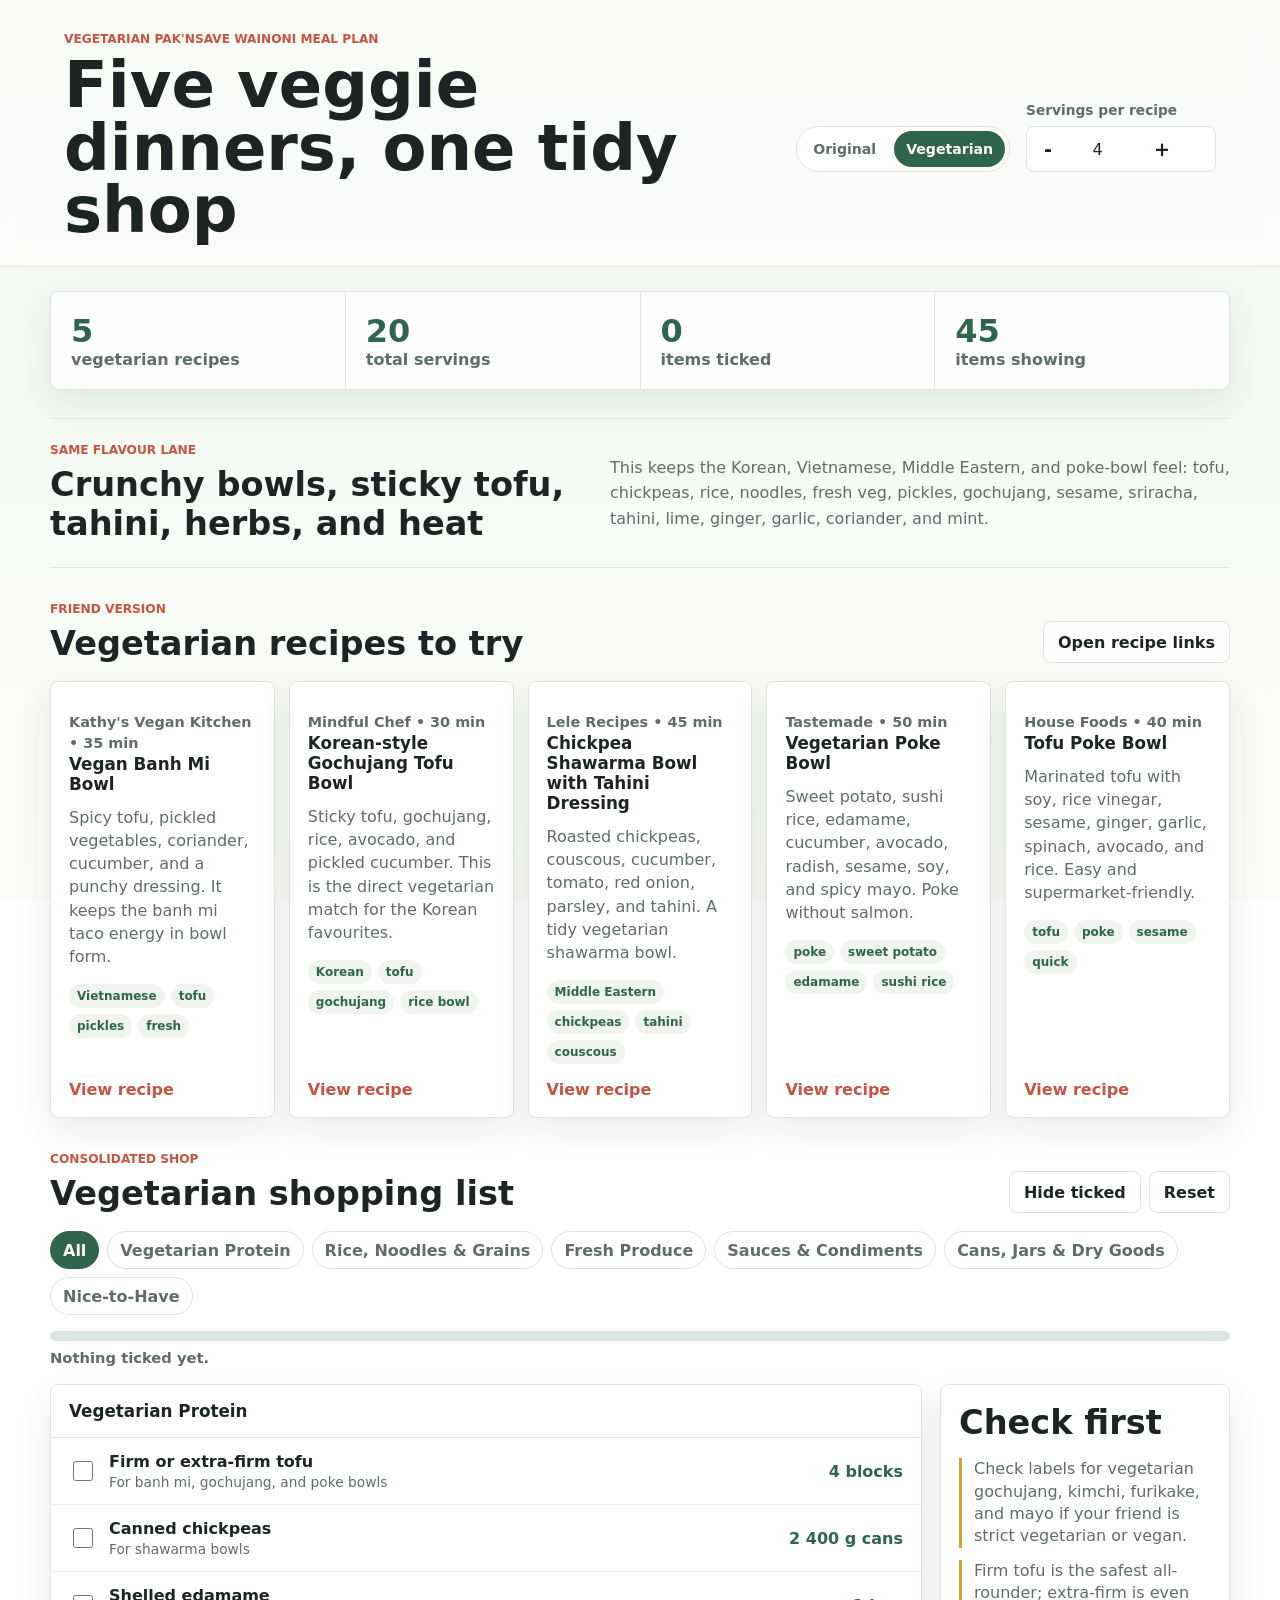
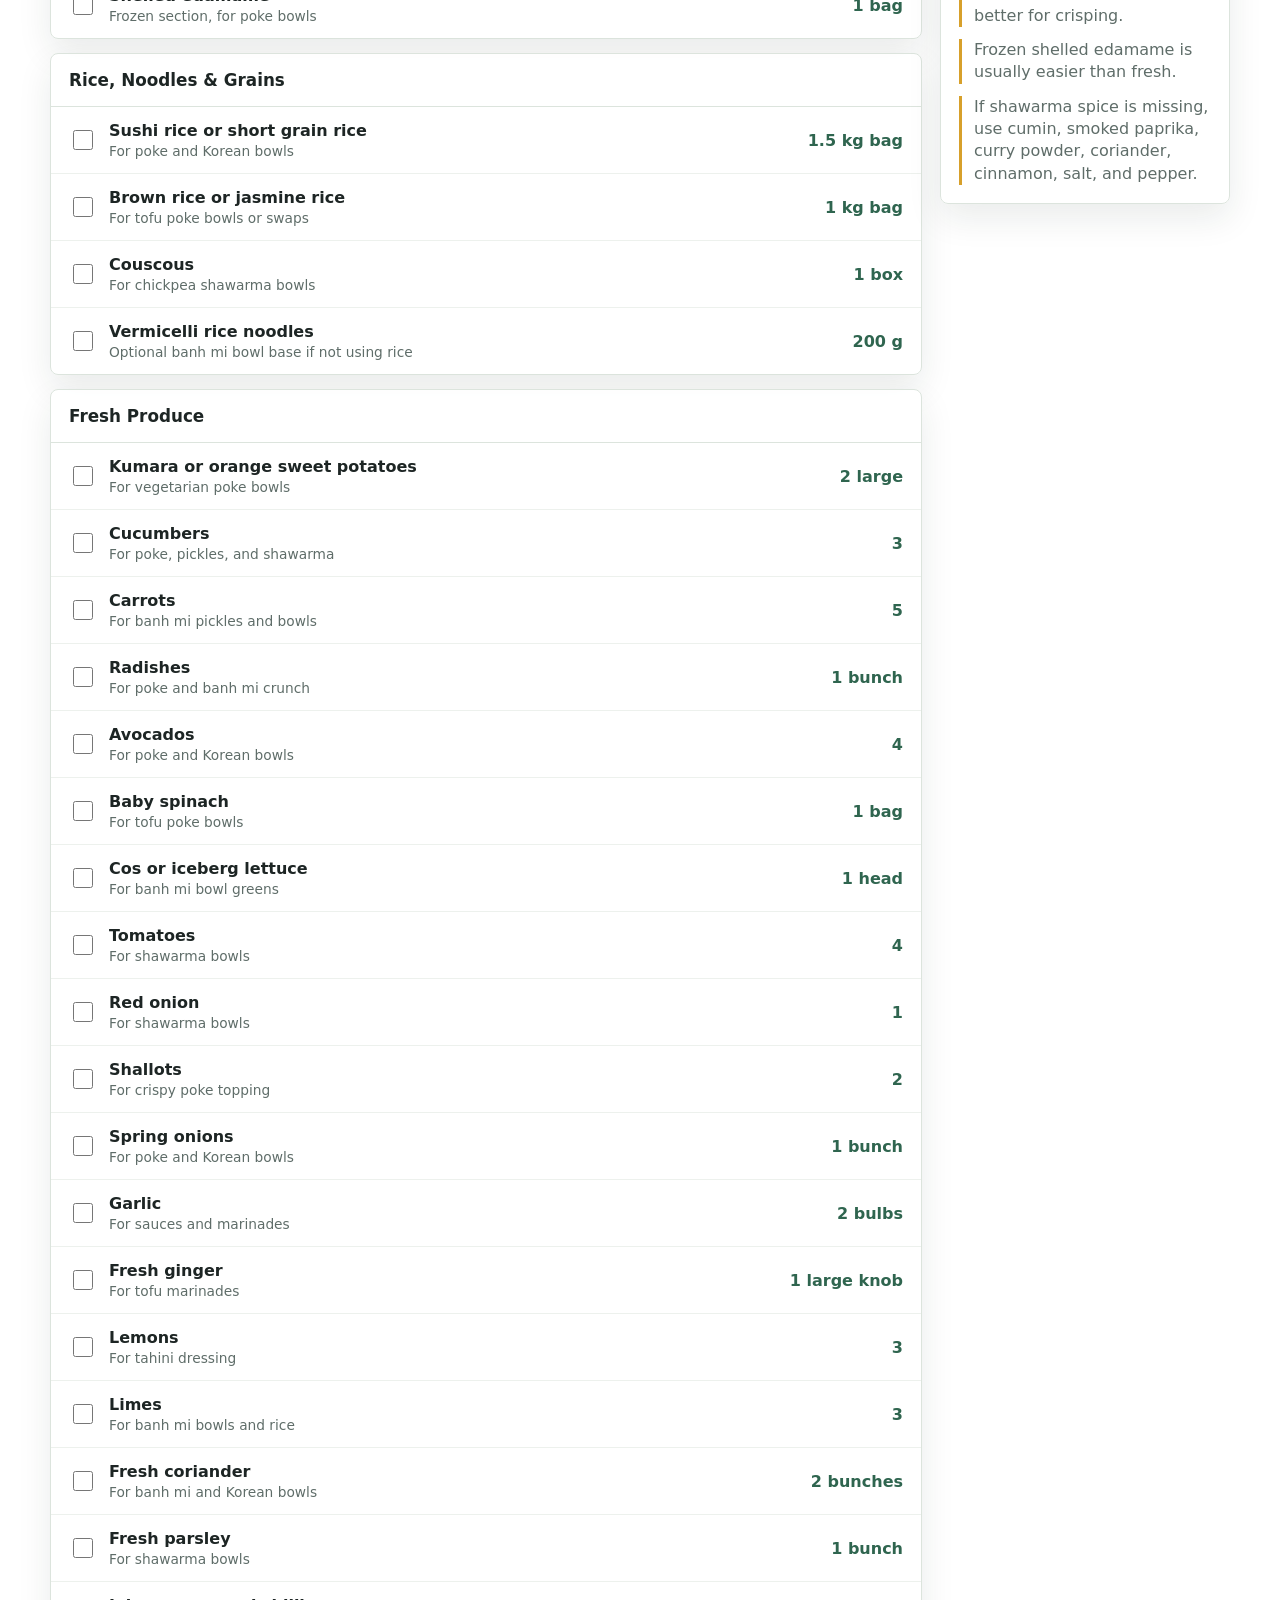
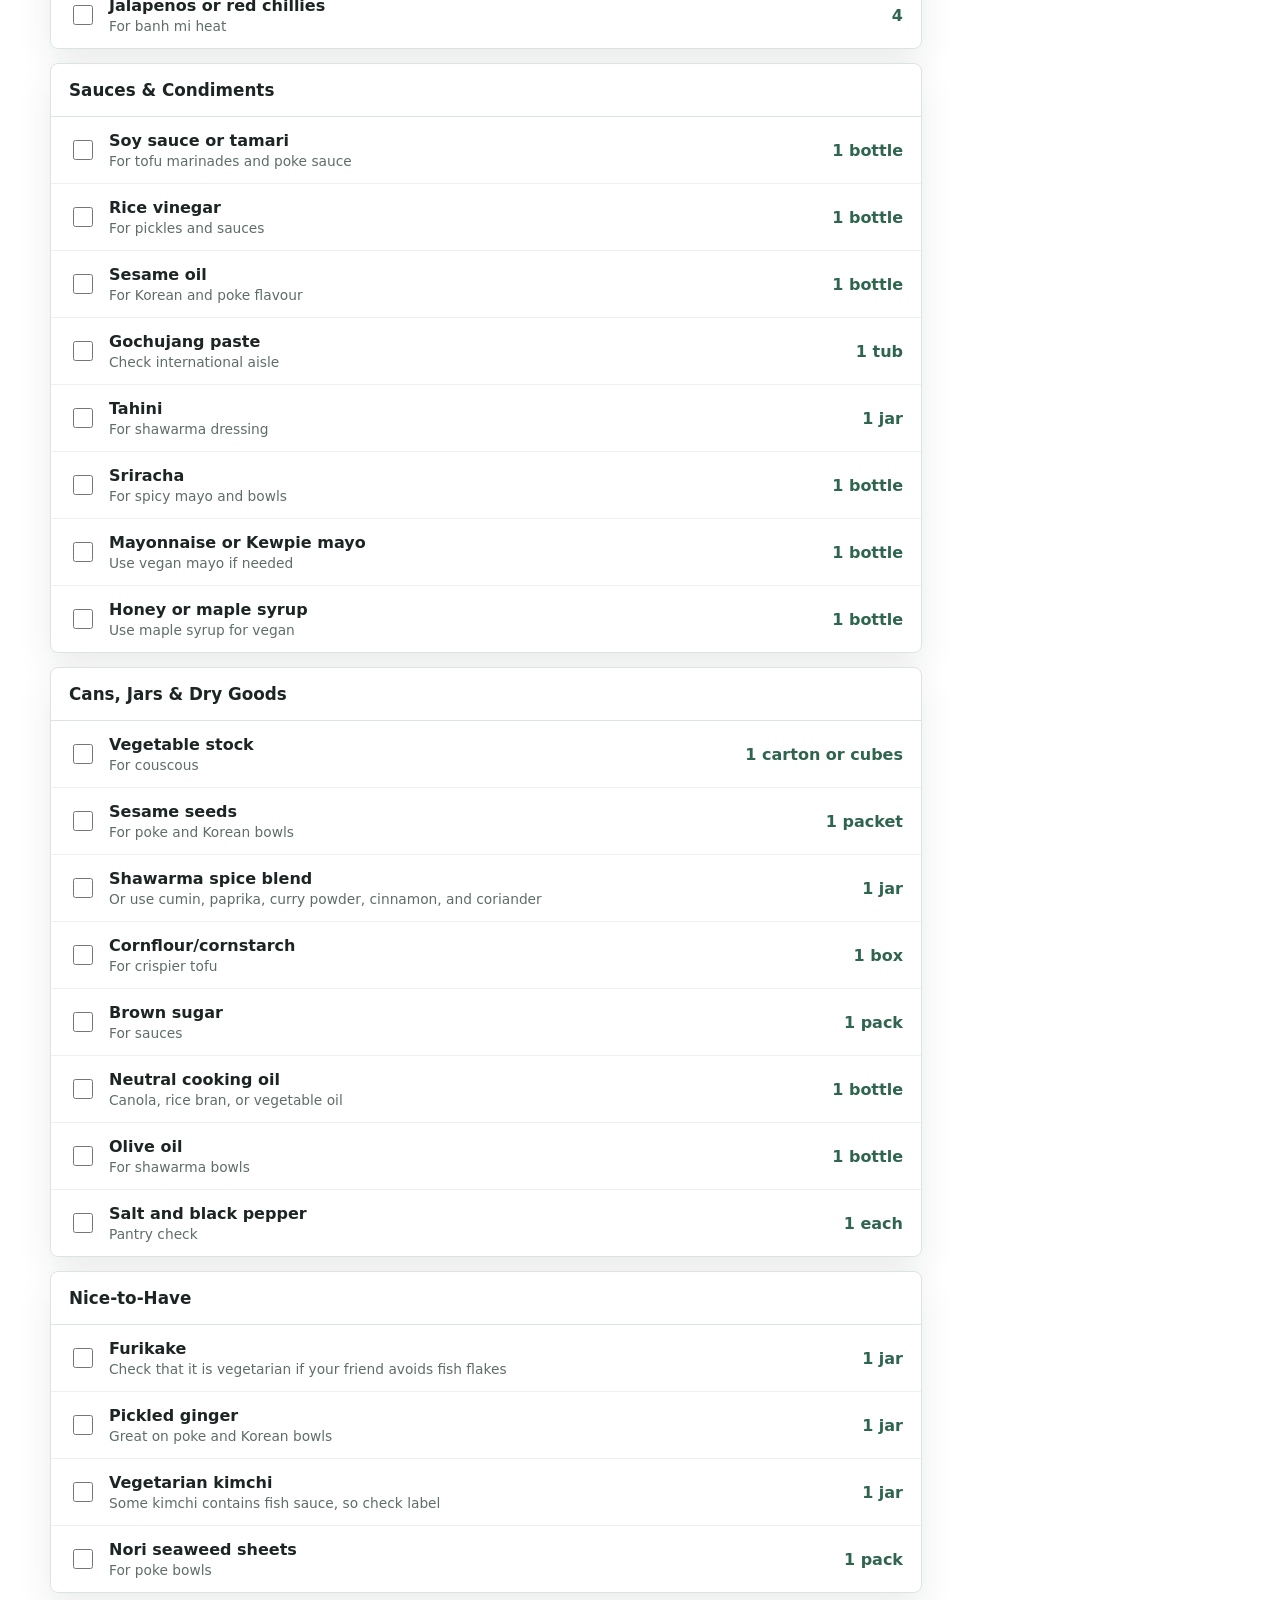
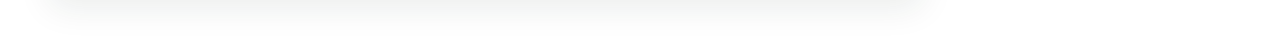
==== vegetarian.html @ c39e5d46 "Add vegetarian meal plan page" ====
<!doctype html>
<html lang="en">
  <head>
    <meta charset="utf-8">
    <meta name="viewport" content="width=device-width, initial-scale=1">
    <title>Vegetarian Recipe Shop Plan</title>
    <link rel="stylesheet" href="styles.css">
  </head>
  <body class="vegetarian-page">
    <header class="topbar">
      <div>
        <p class="eyebrow">Vegetarian PAK'nSAVE Wainoni meal plan</p>
        <h1>Five veggie dinners, one tidy shop</h1>
      </div>
      <div class="header-tools">
        <nav class="page-switch" aria-label="Meal plan pages">
          <a class="page-pill" href="index.html">Original</a>
          <a class="page-pill active" href="vegetarian.html">Vegetarian</a>
        </nav>
        <div class="serving-control" aria-label="Serving control">
          <label for="servings">Servings per recipe</label>
          <div class="stepper">
            <button type="button" id="decreaseServings" aria-label="Decrease servings">-</button>
            <input id="servings" type="number" min="2" max="8" value="4">
            <button type="button" id="increaseServings" aria-label="Increase servings">+</button>
          </div>
        </div>
      </div>
    </header>

    <main>
      <section class="summary-band" aria-label="Plan summary">
        <div>
          <span class="summary-number">5</span>
          <span class="summary-label">vegetarian recipes</span>
        </div>
        <div>
          <span class="summary-number" id="mealCount">20</span>
          <span class="summary-label">total servings</span>
        </div>
        <div>
          <span class="summary-number" id="checkedCount">0</span>
          <span class="summary-label">items ticked</span>
        </div>
        <div>
          <span class="summary-number" id="visibleCount">0</span>
          <span class="summary-label">items showing</span>
        </div>
      </section>

      <section class="taste-profile" aria-labelledby="tasteProfileTitle">
        <div>
          <p class="eyebrow">Same flavour lane</p>
          <h2 id="tasteProfileTitle">Crunchy bowls, sticky tofu, tahini, herbs, and heat</h2>
        </div>
        <p>
          This keeps the Korean, Vietnamese, Middle Eastern, and poke-bowl feel:
          tofu, chickpeas, rice, noodles, fresh veg, pickles, gochujang, sesame,
          sriracha, tahini, lime, ginger, garlic, coriander, and mint.
        </p>
      </section>

      <section aria-labelledby="recipesTitle">
        <div class="section-heading">
          <div>
            <p class="eyebrow">Friend version</p>
            <h2 id="recipesTitle">Vegetarian recipes to try</h2>
          </div>
          <button type="button" class="ghost-button" id="openAllRecipes">Open recipe links</button>
        </div>
        <div class="recipe-grid" id="recipeGrid"></div>
      </section>

      <section aria-labelledby="shoppingTitle">
        <div class="section-heading">
          <div>
            <p class="eyebrow">Consolidated shop</p>
            <h2 id="shoppingTitle">Vegetarian shopping list</h2>
          </div>
          <div class="actions">
            <button type="button" class="ghost-button" id="hideChecked">Hide ticked</button>
            <button type="button" class="ghost-button" id="resetList">Reset</button>
          </div>
        </div>

        <div class="filters" id="filters" aria-label="Shopping sections"></div>
        <div class="progress-wrap" aria-label="Shopping progress">
          <div class="progress-bar">
            <span id="progressFill"></span>
          </div>
          <p id="progressText">Nothing ticked yet.</p>
        </div>

        <div class="shopping-layout">
          <div class="shopping-list" id="shoppingList"></div>
          <aside class="notes-panel" aria-labelledby="notesTitle">
            <h2 id="notesTitle">Check first</h2>
            <ul id="watchList"></ul>
          </aside>
        </div>
      </section>
    </main>

    <script src="vegetarian.js"></script>
  </body>
</html>
---- styles.css ----
:root {
  color-scheme: light;
  --ink: #1d2524;
  --muted: #5f6d69;
  --line: #dce4dd;
  --paper: #fbfcf8;
  --panel: #ffffff;
  --soft: #eff5ee;
  --mint: #4f8d72;
  --mint-dark: #2f654f;
  --tomato: #c55442;
  --gold: #d7a02b;
  --shadow: 0 14px 35px rgba(25, 43, 35, 0.09);
}

* {
  box-sizing: border-box;
}

body {
  margin: 0;
  min-height: 100vh;
  color: var(--ink);
  background:
    linear-gradient(180deg, rgba(239, 245, 238, 0.9), rgba(251, 252, 248, 0.96)),
    url("https://images.unsplash.com/photo-1546069901-ba9599a7e63c?auto=format&fit=crop&w=1800&q=80");
  background-attachment: fixed;
  background-size: cover;
  font-family: Inter, ui-sans-serif, system-ui, -apple-system, BlinkMacSystemFont, "Segoe UI", sans-serif;
}

body.vegetarian-page {
  background:
    linear-gradient(180deg, rgba(239, 247, 241, 0.92), rgba(251, 252, 248, 0.96)),
    url("https://images.unsplash.com/photo-1512621776951-a57141f2eefd?auto=format&fit=crop&w=1800&q=80");
  background-attachment: fixed;
  background-size: cover;
}

button,
input {
  font: inherit;
}

button {
  cursor: pointer;
}

.header-tools {
  display: flex;
  align-items: end;
  gap: 16px;
}

.page-switch {
  display: flex;
  gap: 6px;
  padding: 4px;
  border: 1px solid var(--line);
  border-radius: 999px;
  background: rgba(255, 255, 255, 0.82);
}

.page-pill {
  display: inline-flex;
  min-height: 36px;
  align-items: center;
  justify-content: center;
  padding: 0 12px;
  border-radius: 999px;
  color: var(--muted);
  font-size: 0.88rem;
  font-weight: 850;
  text-decoration: none;
}

.page-pill.active,
.page-pill:hover {
  background: var(--mint-dark);
  color: white;
}

.topbar {
  display: flex;
  align-items: center;
  justify-content: space-between;
  gap: 24px;
  padding: 32px clamp(18px, 5vw, 64px) 24px;
  background: rgba(251, 252, 248, 0.86);
  backdrop-filter: blur(12px);
  border-bottom: 1px solid rgba(220, 228, 221, 0.9);
}

h1,
h2,
h3,
p {
  margin: 0;
}

h1 {
  max-width: 680px;
  font-size: clamp(2rem, 5vw, 4.8rem);
  line-height: 0.98;
  letter-spacing: 0;
}

h2 {
  font-size: clamp(1.35rem, 3vw, 2.1rem);
  letter-spacing: 0;
}

h3 {
  font-size: 1.05rem;
}

main {
  width: min(1180px, calc(100% - 32px));
  margin: 0 auto;
  padding: 24px 0 56px;
}

.eyebrow {
  margin-bottom: 8px;
  color: var(--tomato);
  font-size: 0.76rem;
  font-weight: 800;
  letter-spacing: 0;
  text-transform: uppercase;
}

.serving-control {
  display: grid;
  gap: 8px;
  min-width: 190px;
}

.serving-control label {
  color: var(--muted);
  font-size: 0.86rem;
  font-weight: 700;
}

.stepper {
  display: grid;
  grid-template-columns: 42px 72px 42px;
  border: 1px solid var(--line);
  background: var(--panel);
  border-radius: 8px;
  overflow: hidden;
}

.stepper button,
.stepper input {
  height: 44px;
  border: 0;
  background: transparent;
  color: var(--ink);
  text-align: center;
}

.stepper button {
  font-size: 1.2rem;
  font-weight: 800;
}

.stepper button:hover {
  background: var(--soft);
}

.summary-band {
  display: grid;
  grid-template-columns: repeat(4, minmax(0, 1fr));
  gap: 1px;
  margin-bottom: 28px;
  overflow: hidden;
  border: 1px solid var(--line);
  border-radius: 8px;
  background: var(--line);
  box-shadow: var(--shadow);
}

.summary-band div {
  min-height: 96px;
  padding: 20px;
  background: rgba(255, 255, 255, 0.92);
}

.summary-number {
  display: block;
  color: var(--mint-dark);
  font-size: 2rem;
  font-weight: 900;
}

.summary-label {
  color: var(--muted);
  font-weight: 700;
}

.taste-profile,
.section-heading {
  display: flex;
  align-items: end;
  justify-content: space-between;
  gap: 28px;
}

.taste-profile {
  align-items: center;
  margin-bottom: 34px;
  padding: 24px 0;
  border-top: 1px solid var(--line);
  border-bottom: 1px solid var(--line);
}

.taste-profile p:last-child {
  max-width: 620px;
  color: var(--muted);
  line-height: 1.6;
}

.section-heading {
  margin: 34px 0 18px;
}

.ghost-button {
  min-height: 42px;
  padding: 0 14px;
  border: 1px solid var(--line);
  border-radius: 8px;
  background: rgba(255, 255, 255, 0.86);
  color: var(--ink);
  font-weight: 800;
}

.ghost-button:hover,
.ghost-button.active {
  border-color: var(--mint);
  background: var(--soft);
}

.recipe-grid {
  display: grid;
  grid-template-columns: repeat(5, minmax(180px, 1fr));
  gap: 14px;
}

.recipe-card {
  display: flex;
  min-height: 260px;
  flex-direction: column;
  justify-content: space-between;
  padding: 18px;
  border: 1px solid var(--line);
  border-radius: 8px;
  background: rgba(255, 255, 255, 0.94);
  box-shadow: var(--shadow);
}

.recipe-meta {
  color: var(--muted);
  font-size: 0.9rem;
  font-weight: 700;
}

.recipe-card p {
  margin-top: 12px;
  color: var(--muted);
  line-height: 1.45;
}

.tag-row {
  display: flex;
  flex-wrap: wrap;
  gap: 6px;
  margin: 16px 0;
}

.tag {
  padding: 5px 8px;
  border-radius: 999px;
  background: var(--soft);
  color: var(--mint-dark);
  font-size: 0.75rem;
  font-weight: 800;
}

.recipe-card a {
  color: var(--tomato);
  font-weight: 900;
  text-decoration: none;
}

.recipe-card a:hover {
  text-decoration: underline;
}

.actions,
.filters {
  display: flex;
  flex-wrap: wrap;
  gap: 8px;
  justify-content: flex-end;
}

.filters {
  justify-content: flex-start;
  margin-bottom: 16px;
}

.filter-button {
  min-height: 38px;
  padding: 0 12px;
  border: 1px solid var(--line);
  border-radius: 999px;
  background: rgba(255, 255, 255, 0.9);
  color: var(--muted);
  font-weight: 800;
}

.filter-button.active {
  border-color: var(--mint-dark);
  background: var(--mint-dark);
  color: white;
}

.progress-wrap {
  margin-bottom: 18px;
}

.progress-bar {
  height: 10px;
  overflow: hidden;
  border-radius: 999px;
  background: #dbe4dd;
}

.progress-bar span {
  display: block;
  width: 0%;
  height: 100%;
  border-radius: inherit;
  background: linear-gradient(90deg, var(--mint), var(--gold));
  transition: width 180ms ease;
}

#progressText {
  margin-top: 8px;
  color: var(--muted);
  font-size: 0.92rem;
  font-weight: 700;
}

.shopping-layout {
  display: grid;
  grid-template-columns: minmax(0, 1fr) 290px;
  gap: 18px;
  align-items: start;
}

.shopping-list {
  display: grid;
  gap: 14px;
}

.section-card,
.notes-panel {
  border: 1px solid var(--line);
  border-radius: 8px;
  background: rgba(255, 255, 255, 0.94);
  box-shadow: var(--shadow);
}

.section-card h3 {
  padding: 16px 18px;
  border-bottom: 1px solid var(--line);
}

.item-list {
  display: grid;
}

.shop-item {
  display: grid;
  grid-template-columns: 28px minmax(0, 1fr) auto;
  gap: 12px;
  align-items: center;
  padding: 14px 18px;
  border-bottom: 1px solid #edf1ed;
}

.shop-item:last-child {
  border-bottom: 0;
}

.shop-item input {
  width: 20px;
  height: 20px;
  accent-color: var(--mint-dark);
}

.item-name {
  display: block;
  font-weight: 850;
}

.item-note {
  display: block;
  margin-top: 3px;
  color: var(--muted);
  font-size: 0.86rem;
}

.item-quantity {
  color: var(--mint-dark);
  font-weight: 900;
  white-space: nowrap;
}

.shop-item.checked .item-name,
.shop-item.checked .item-quantity {
  color: #8a9691;
  text-decoration: line-through;
}

.notes-panel {
  position: sticky;
  top: 16px;
  padding: 18px;
}

.notes-panel ul {
  display: grid;
  gap: 12px;
  margin: 16px 0 0;
  padding: 0;
  list-style: none;
}

.notes-panel li {
  padding-left: 12px;
  border-left: 3px solid var(--gold);
  color: var(--muted);
  line-height: 1.4;
}

@media (max-width: 960px) {
  .recipe-grid {
    grid-template-columns: repeat(2, minmax(0, 1fr));
  }

  .shopping-layout {
    grid-template-columns: 1fr;
  }

  .notes-panel {
    position: static;
  }
}

@media (max-width: 720px) {
  .topbar,
  .header-tools,
  .taste-profile,
  .section-heading {
    align-items: stretch;
    flex-direction: column;
  }

  .page-switch {
    width: fit-content;
  }

  .summary-band {
    grid-template-columns: repeat(2, minmax(0, 1fr));
  }

  .recipe-grid {
    grid-template-columns: 1fr;
  }

  .actions {
    justify-content: flex-start;
  }

  .shop-item {
    grid-template-columns: 28px minmax(0, 1fr);
  }

  .item-quantity {
    grid-column: 2;
    white-space: normal;
  }
}
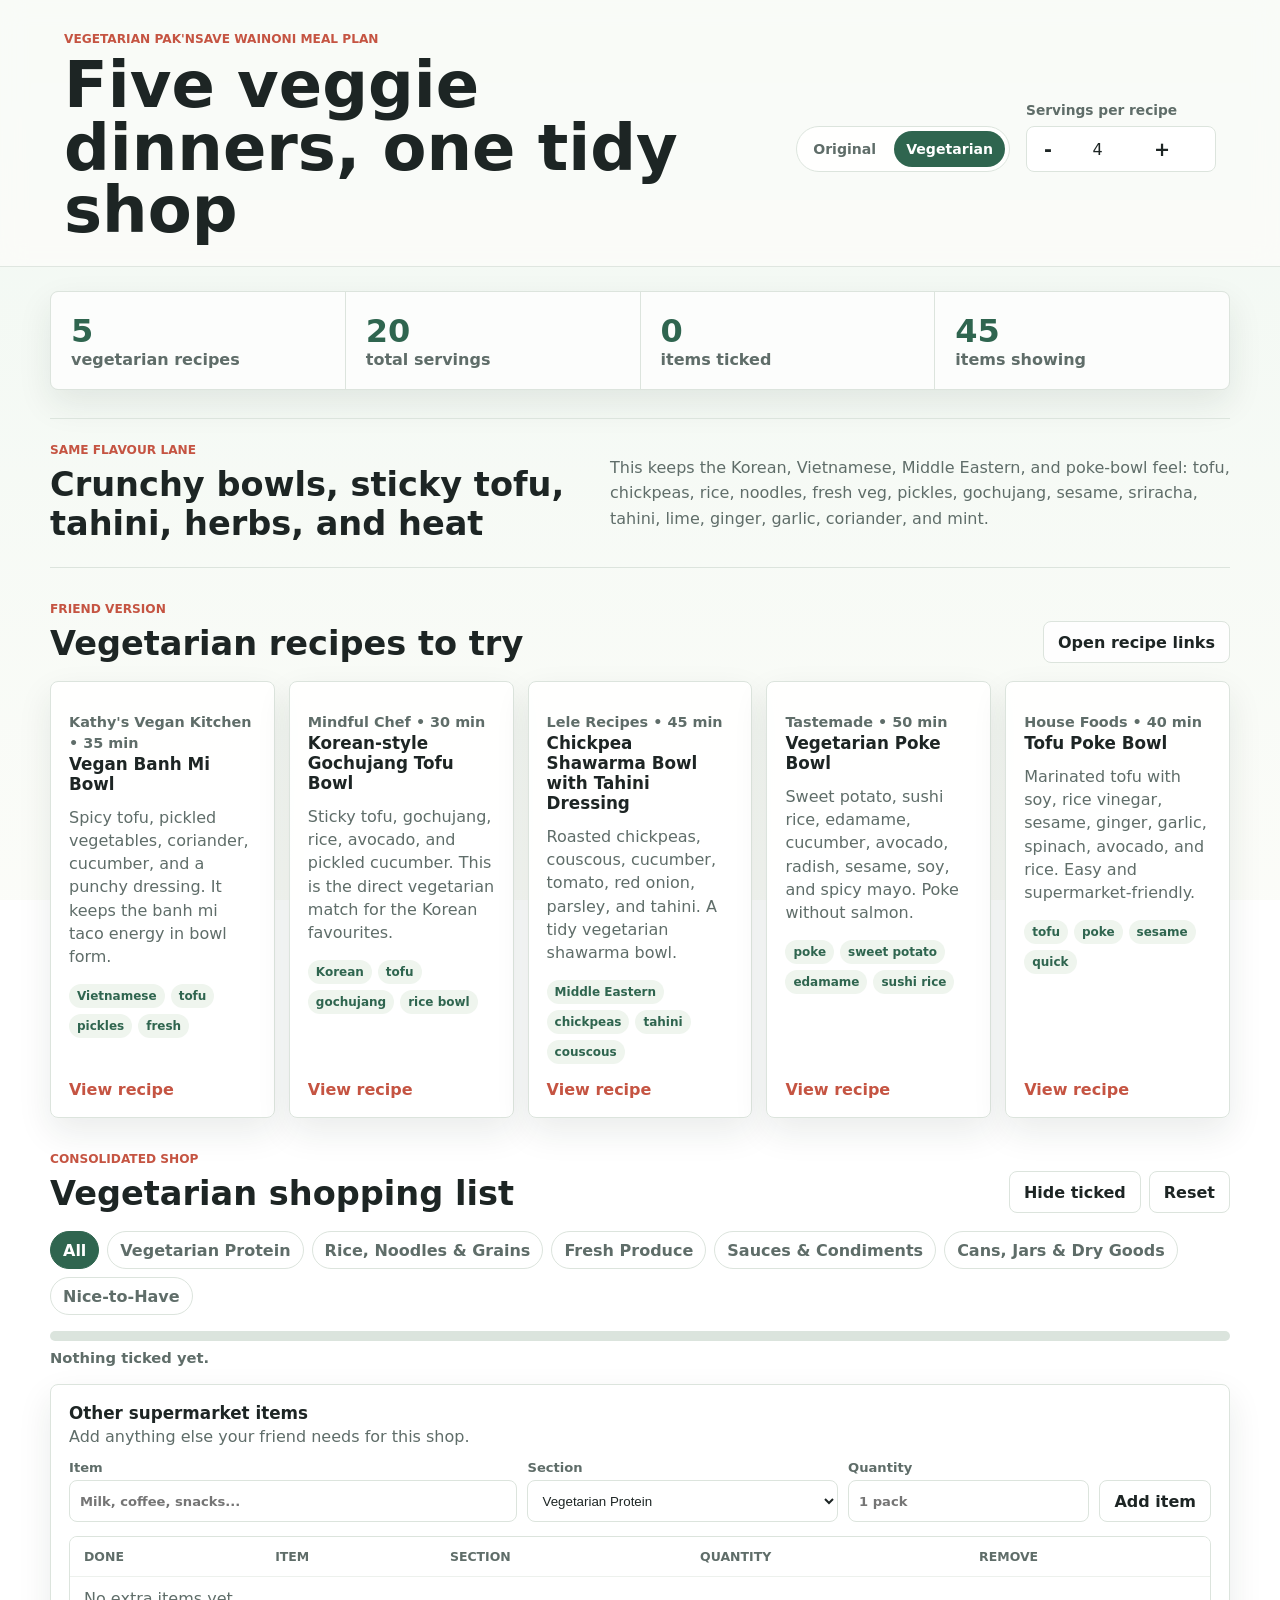
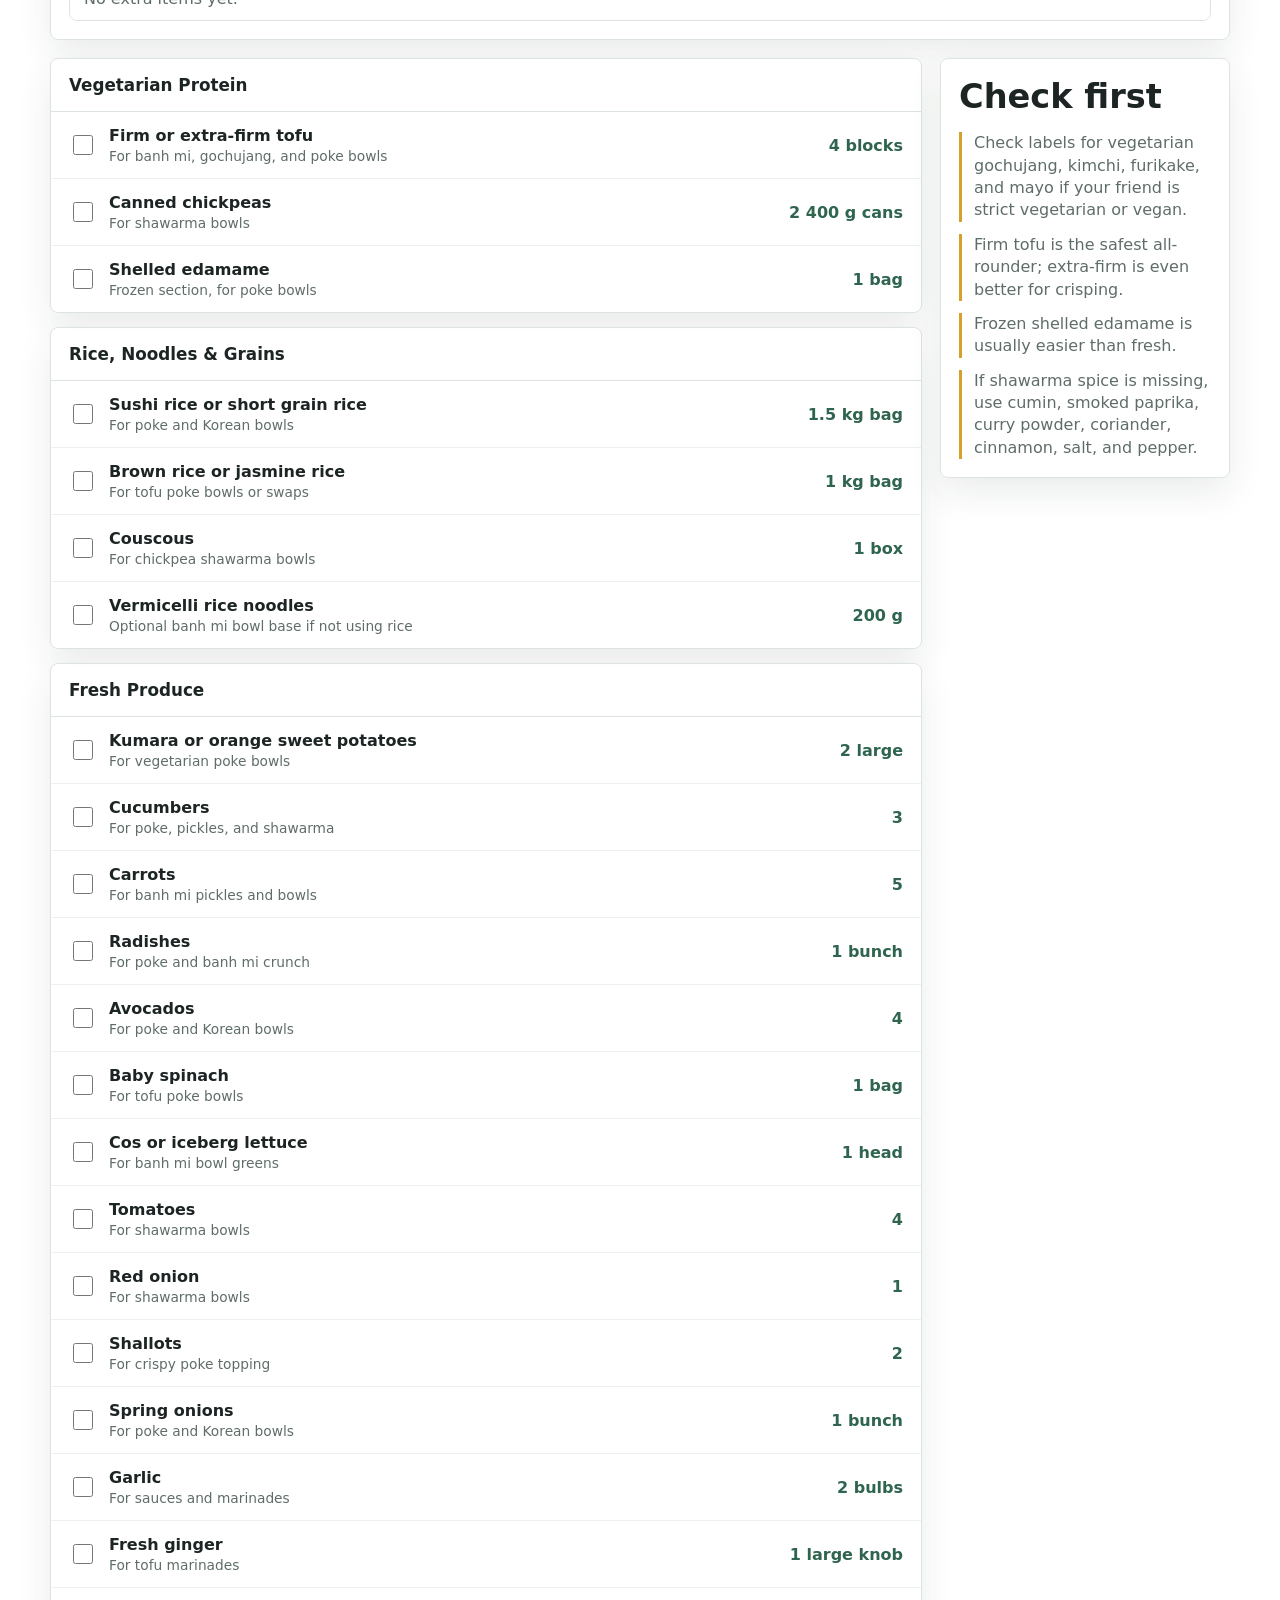
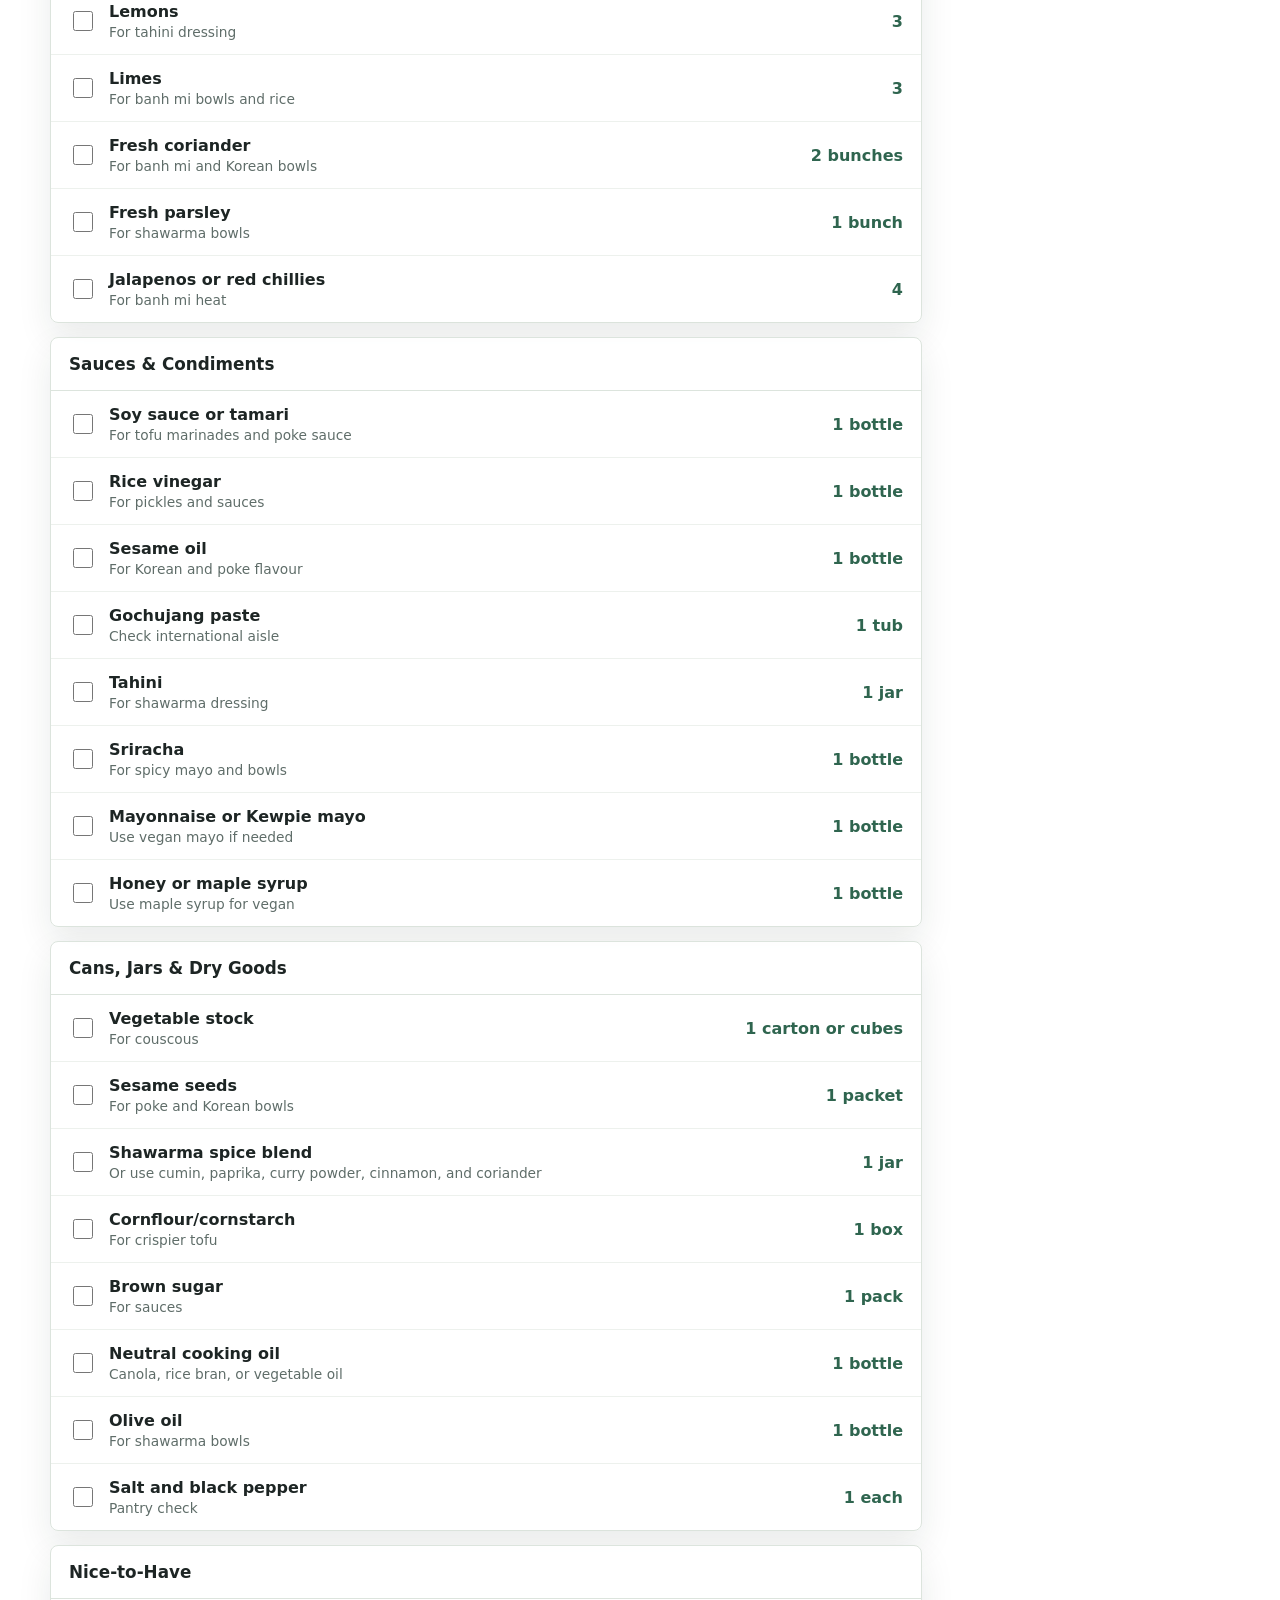
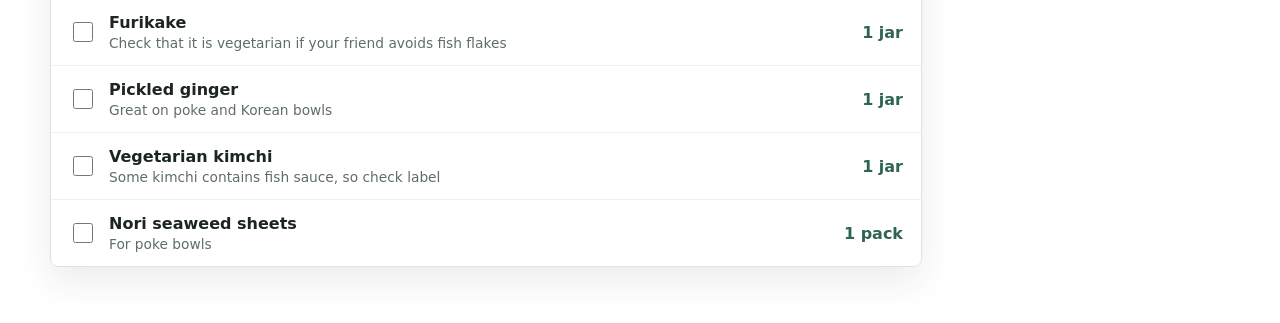
==== commit 85745a53: "Add custom shopping items" ====
--- a/vegetarian.html
+++ b/vegetarian.html
@@ -91,6 +91,44 @@
           <p id="progressText">Nothing ticked yet.</p>
         </div>
 
+        <section class="custom-items" aria-labelledby="customItemsTitle">
+          <div class="custom-items-heading">
+            <div>
+              <h3 id="customItemsTitle">Other supermarket items</h3>
+              <p>Add anything else your friend needs for this shop.</p>
+            </div>
+          </div>
+          <form class="custom-form" id="customForm">
+            <label>
+              <span>Item</span>
+              <input id="customName" type="text" placeholder="Milk, coffee, snacks..." required>
+            </label>
+            <label>
+              <span>Section</span>
+              <select id="customSection"></select>
+            </label>
+            <label>
+              <span>Quantity</span>
+              <input id="customQuantity" type="text" placeholder="1 pack">
+            </label>
+            <button type="submit" class="ghost-button">Add item</button>
+          </form>
+          <div class="custom-table-wrap">
+            <table class="custom-table">
+              <thead>
+                <tr>
+                  <th scope="col">Done</th>
+                  <th scope="col">Item</th>
+                  <th scope="col">Section</th>
+                  <th scope="col">Quantity</th>
+                  <th scope="col">Remove</th>
+                </tr>
+              </thead>
+              <tbody id="customTableBody"></tbody>
+            </table>
+          </div>
+        </section>
+
         <div class="shopping-layout">
           <div class="shopping-list" id="shoppingList"></div>
           <aside class="notes-panel" aria-labelledby="notesTitle">
--- a/styles.css
+++ b/styles.css
@@ -352,6 +352,112 @@
   font-weight: 700;
 }
 
+.custom-items {
+  margin-bottom: 18px;
+  padding: 18px;
+  border: 1px solid var(--line);
+  border-radius: 8px;
+  background: rgba(255, 255, 255, 0.94);
+  box-shadow: var(--shadow);
+}
+
+.custom-items-heading {
+  margin-bottom: 14px;
+}
+
+.custom-items-heading p {
+  margin-top: 4px;
+  color: var(--muted);
+}
+
+.custom-form {
+  display: grid;
+  grid-template-columns: minmax(180px, 1.3fr) minmax(150px, 0.9fr) minmax(130px, 0.7fr) auto;
+  gap: 10px;
+  align-items: end;
+  margin-bottom: 14px;
+}
+
+.custom-form label {
+  display: grid;
+  gap: 5px;
+  color: var(--muted);
+  font-size: 0.82rem;
+  font-weight: 800;
+}
+
+.custom-form input,
+.custom-form select {
+  min-height: 42px;
+  width: 100%;
+  border: 1px solid var(--line);
+  border-radius: 8px;
+  background: white;
+  color: var(--ink);
+  padding: 0 10px;
+}
+
+.custom-table-wrap {
+  overflow-x: auto;
+  border: 1px solid var(--line);
+  border-radius: 8px;
+}
+
+.custom-table {
+  width: 100%;
+  min-width: 640px;
+  border-collapse: collapse;
+  background: white;
+}
+
+.custom-table th,
+.custom-table td {
+  padding: 12px 14px;
+  border-bottom: 1px solid #edf1ed;
+  text-align: left;
+  vertical-align: middle;
+}
+
+.custom-table th {
+  color: var(--muted);
+  font-size: 0.78rem;
+  text-transform: uppercase;
+}
+
+.custom-table tr:last-child td {
+  border-bottom: 0;
+}
+
+.custom-table input[type="checkbox"] {
+  width: 19px;
+  height: 19px;
+  accent-color: var(--mint-dark);
+}
+
+.custom-table .checked-text {
+  color: #8a9691;
+  text-decoration: line-through;
+}
+
+.remove-item {
+  min-width: 34px;
+  min-height: 34px;
+  border: 1px solid var(--line);
+  border-radius: 8px;
+  background: var(--panel);
+  color: var(--tomato);
+  font-weight: 900;
+}
+
+.remove-item:hover {
+  border-color: var(--tomato);
+  background: #fff4f1;
+}
+
+.empty-custom-row {
+  color: var(--muted);
+}
+
 .shopping-layout {
   display: grid;
   grid-template-columns: minmax(0, 1fr) 290px;
@@ -452,6 +558,10 @@
 
   .shopping-layout {
     grid-template-columns: 1fr;
+  }
+
+  .custom-form {
+    grid-template-columns: 1fr 1fr;
   }
 
   .notes-panel {
@@ -484,6 +594,10 @@
     justify-content: flex-start;
   }
 
+  .custom-form {
+    grid-template-columns: 1fr;
+  }
+
   .shop-item {
     grid-template-columns: 28px minmax(0, 1fr);
   }
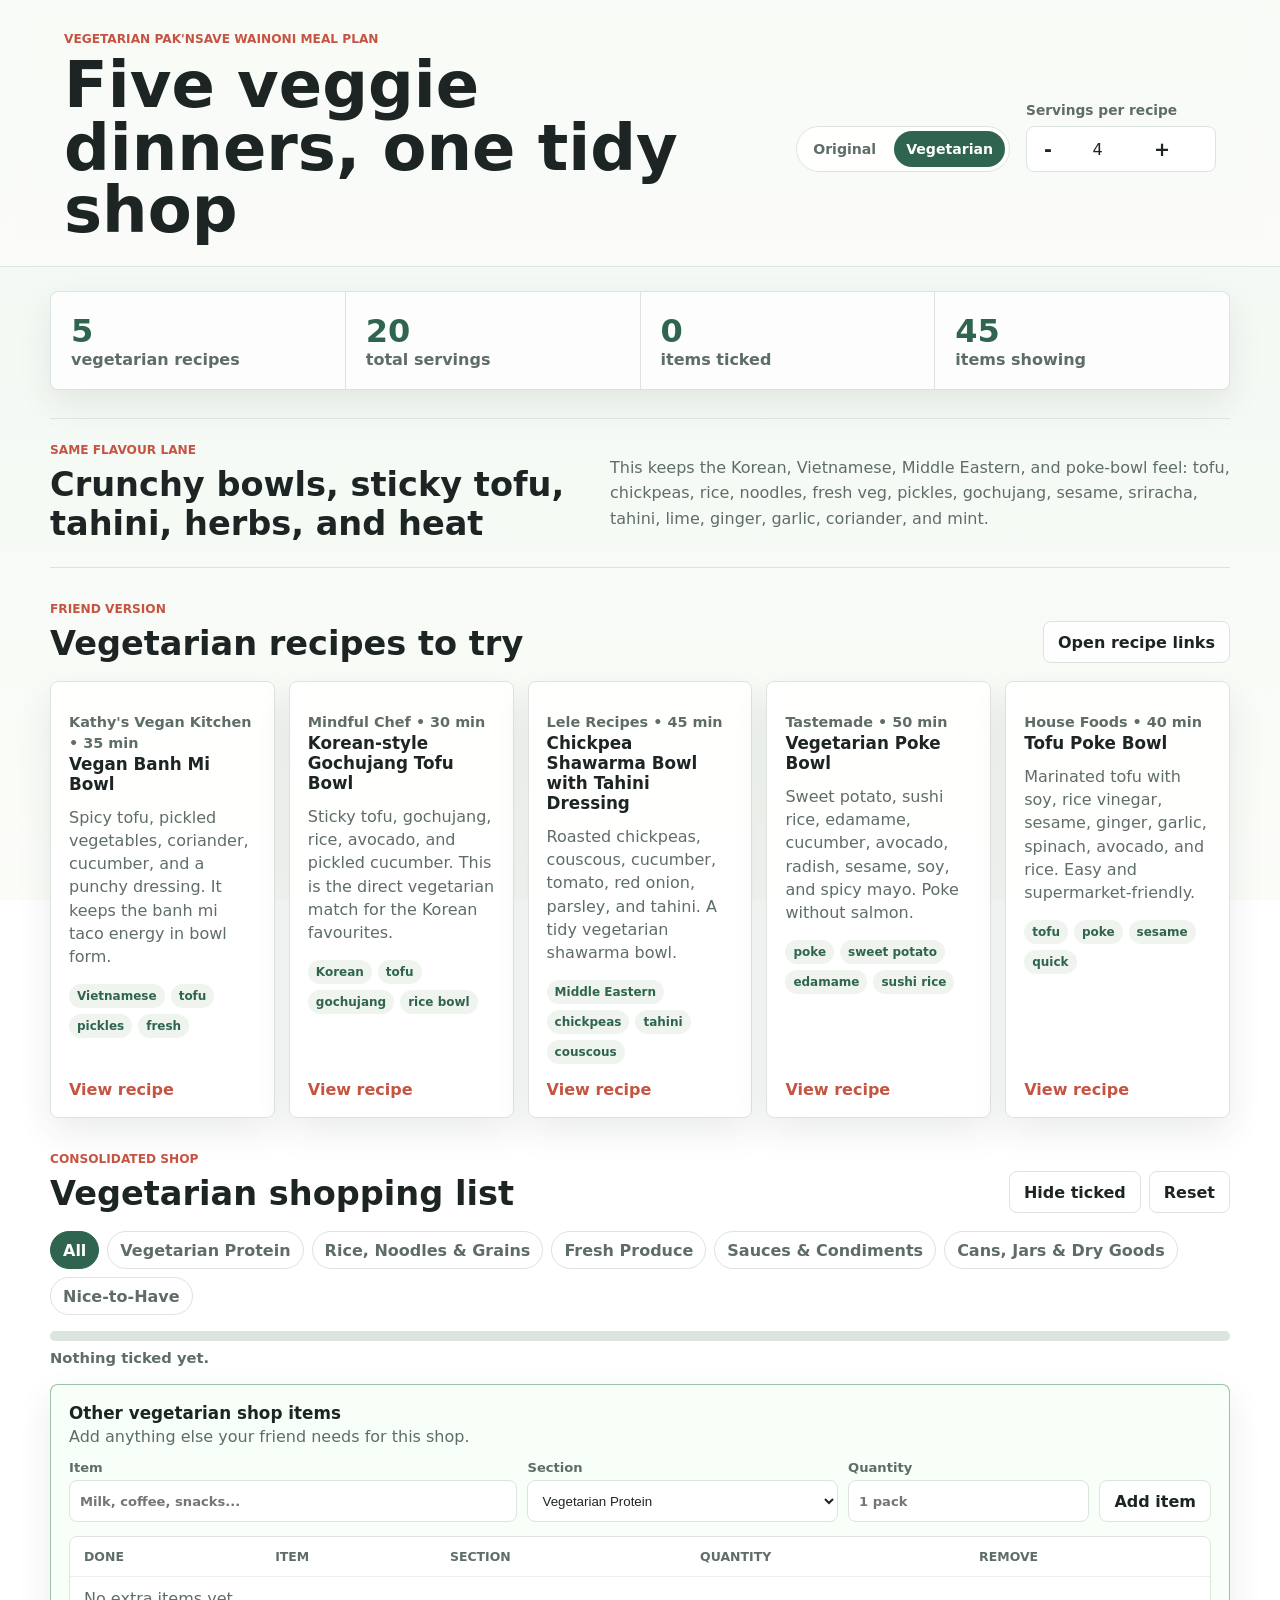
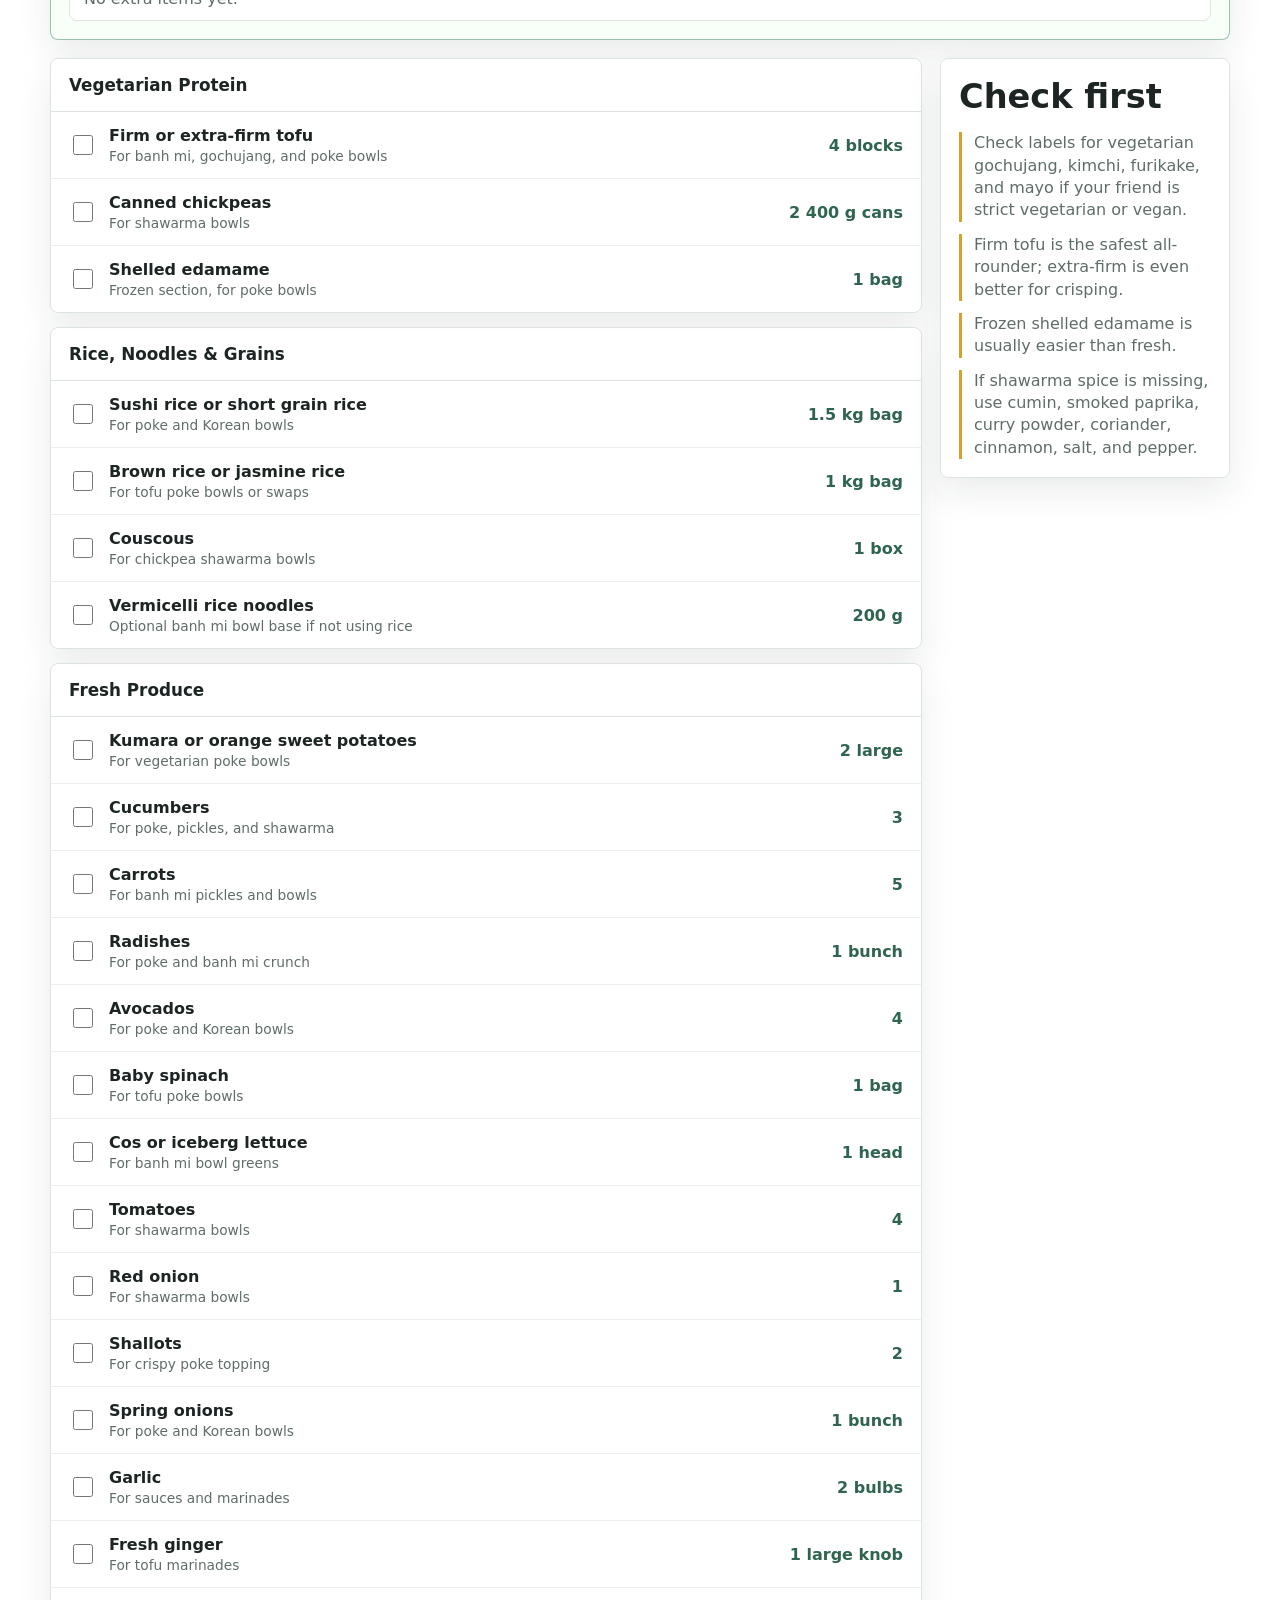
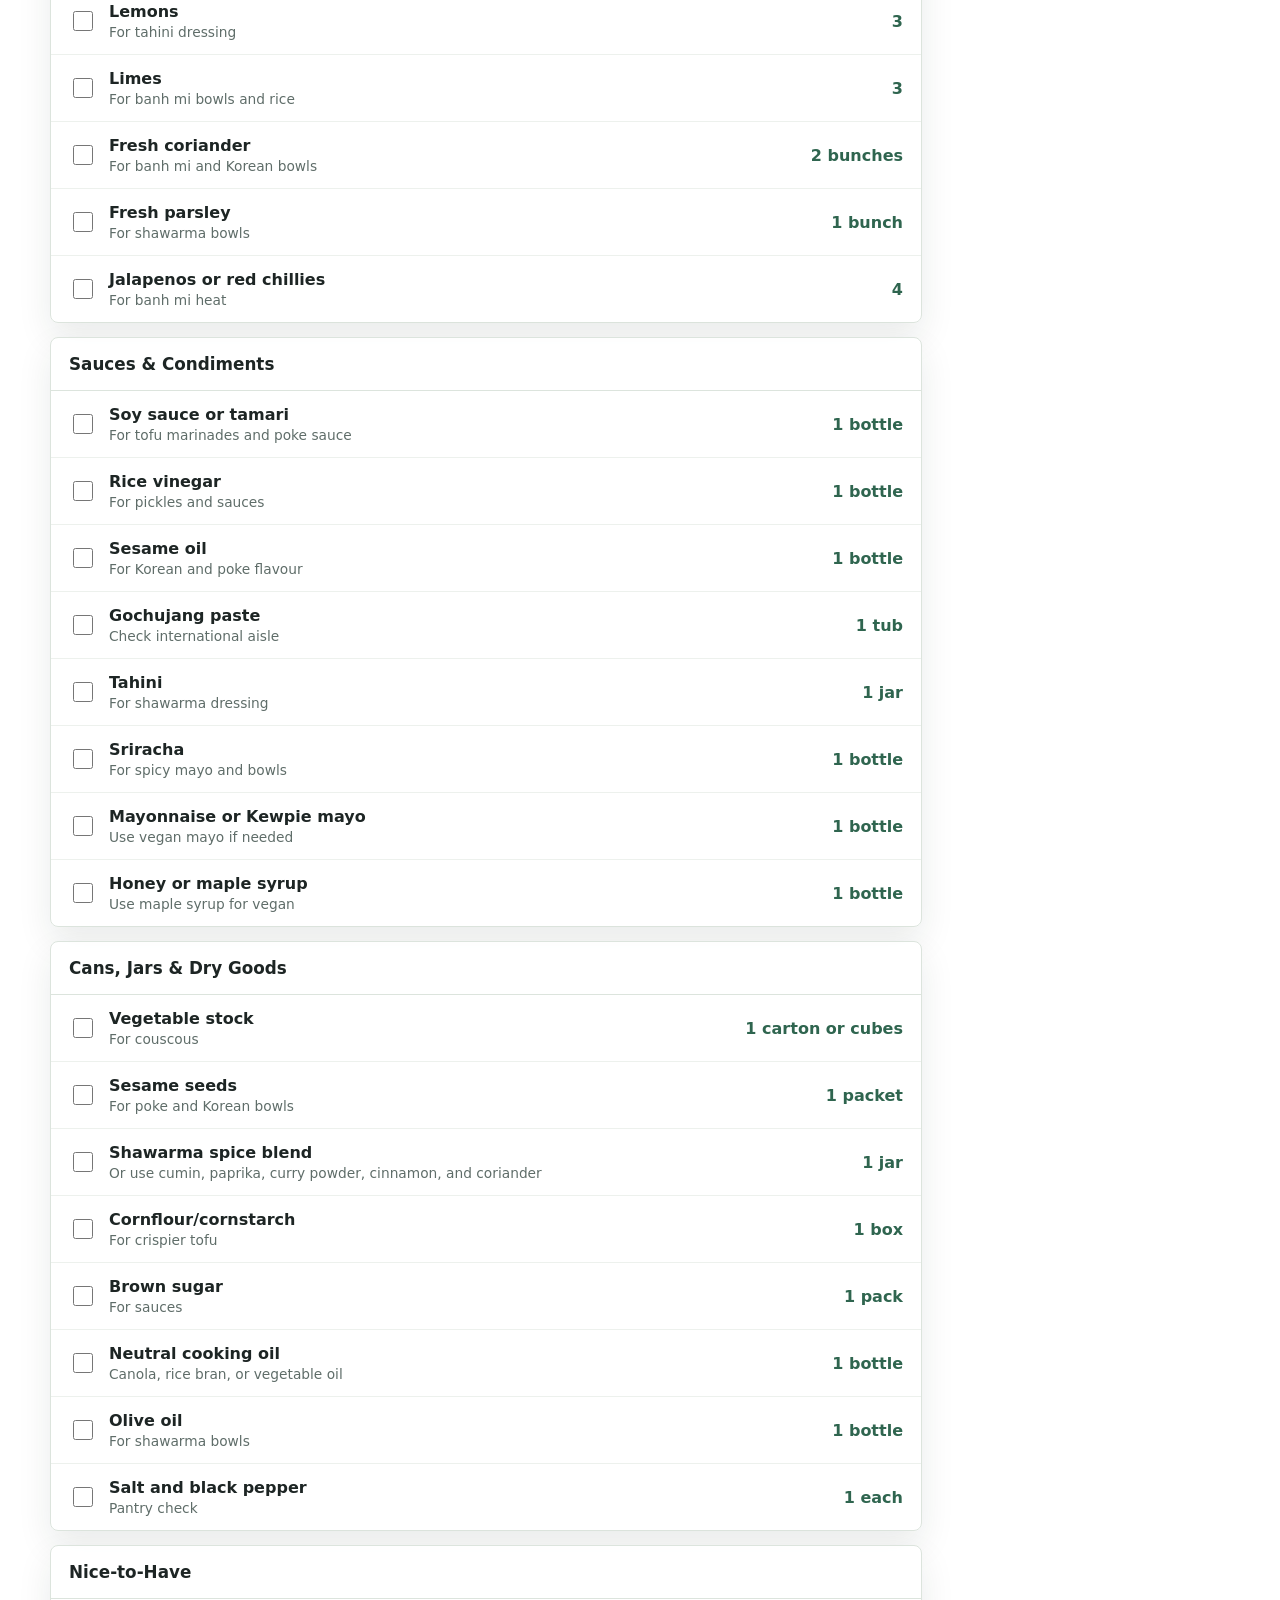
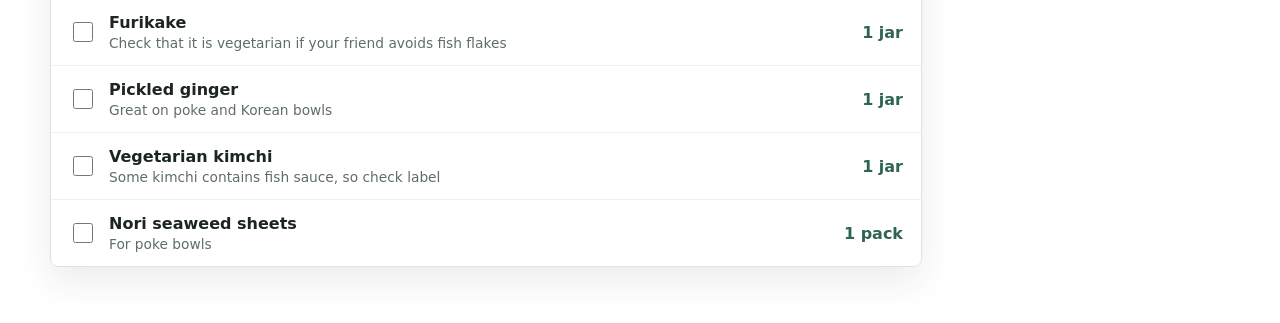
==== commit 168812f1: "Clarify vegetarian custom items panel" ====
--- a/vegetarian.html
+++ b/vegetarian.html
@@ -3,8 +3,11 @@
   <head>
     <meta charset="utf-8">
     <meta name="viewport" content="width=device-width, initial-scale=1">
+    <meta http-equiv="Cache-Control" content="no-cache, no-store, must-revalidate">
+    <meta http-equiv="Pragma" content="no-cache">
+    <meta http-equiv="Expires" content="0">
     <title>Vegetarian Recipe Shop Plan</title>
-    <link rel="stylesheet" href="styles.css">
+    <link rel="stylesheet" href="styles.css?v=custom-items-3">
   </head>
   <body class="vegetarian-page">
     <header class="topbar">
@@ -91,10 +94,10 @@
           <p id="progressText">Nothing ticked yet.</p>
         </div>
 
-        <section class="custom-items" aria-labelledby="customItemsTitle">
+        <section class="custom-items vegetarian-custom-items" aria-labelledby="customItemsTitle">
           <div class="custom-items-heading">
             <div>
-              <h3 id="customItemsTitle">Other supermarket items</h3>
+              <h3 id="customItemsTitle">Other vegetarian shop items</h3>
               <p>Add anything else your friend needs for this shop.</p>
             </div>
           </div>
@@ -105,7 +108,14 @@
             </label>
             <label>
               <span>Section</span>
-              <select id="customSection"></select>
+              <select id="customSection">
+                <option value="Vegetarian Protein">Vegetarian Protein</option>
+                <option value="Rice, Noodles & Grains">Rice, Noodles & Grains</option>
+                <option value="Fresh Produce">Fresh Produce</option>
+                <option value="Sauces & Condiments">Sauces & Condiments</option>
+                <option value="Cans, Jars & Dry Goods">Cans, Jars & Dry Goods</option>
+                <option value="Nice-to-Have">Nice-to-Have</option>
+              </select>
             </label>
             <label>
               <span>Quantity</span>
@@ -139,6 +149,6 @@
       </section>
     </main>
 
-    <script src="vegetarian.js"></script>
+    <script src="vegetarian.js?v=custom-items-3"></script>
   </body>
 </html>
--- a/styles.css
+++ b/styles.css
@@ -361,6 +361,11 @@
   box-shadow: var(--shadow);
 }
 
+.vegetarian-custom-items {
+  border-color: rgba(79, 141, 114, 0.55);
+  background: rgba(248, 255, 249, 0.96);
+}
+
 .custom-items-heading {
   margin-bottom: 14px;
 }
